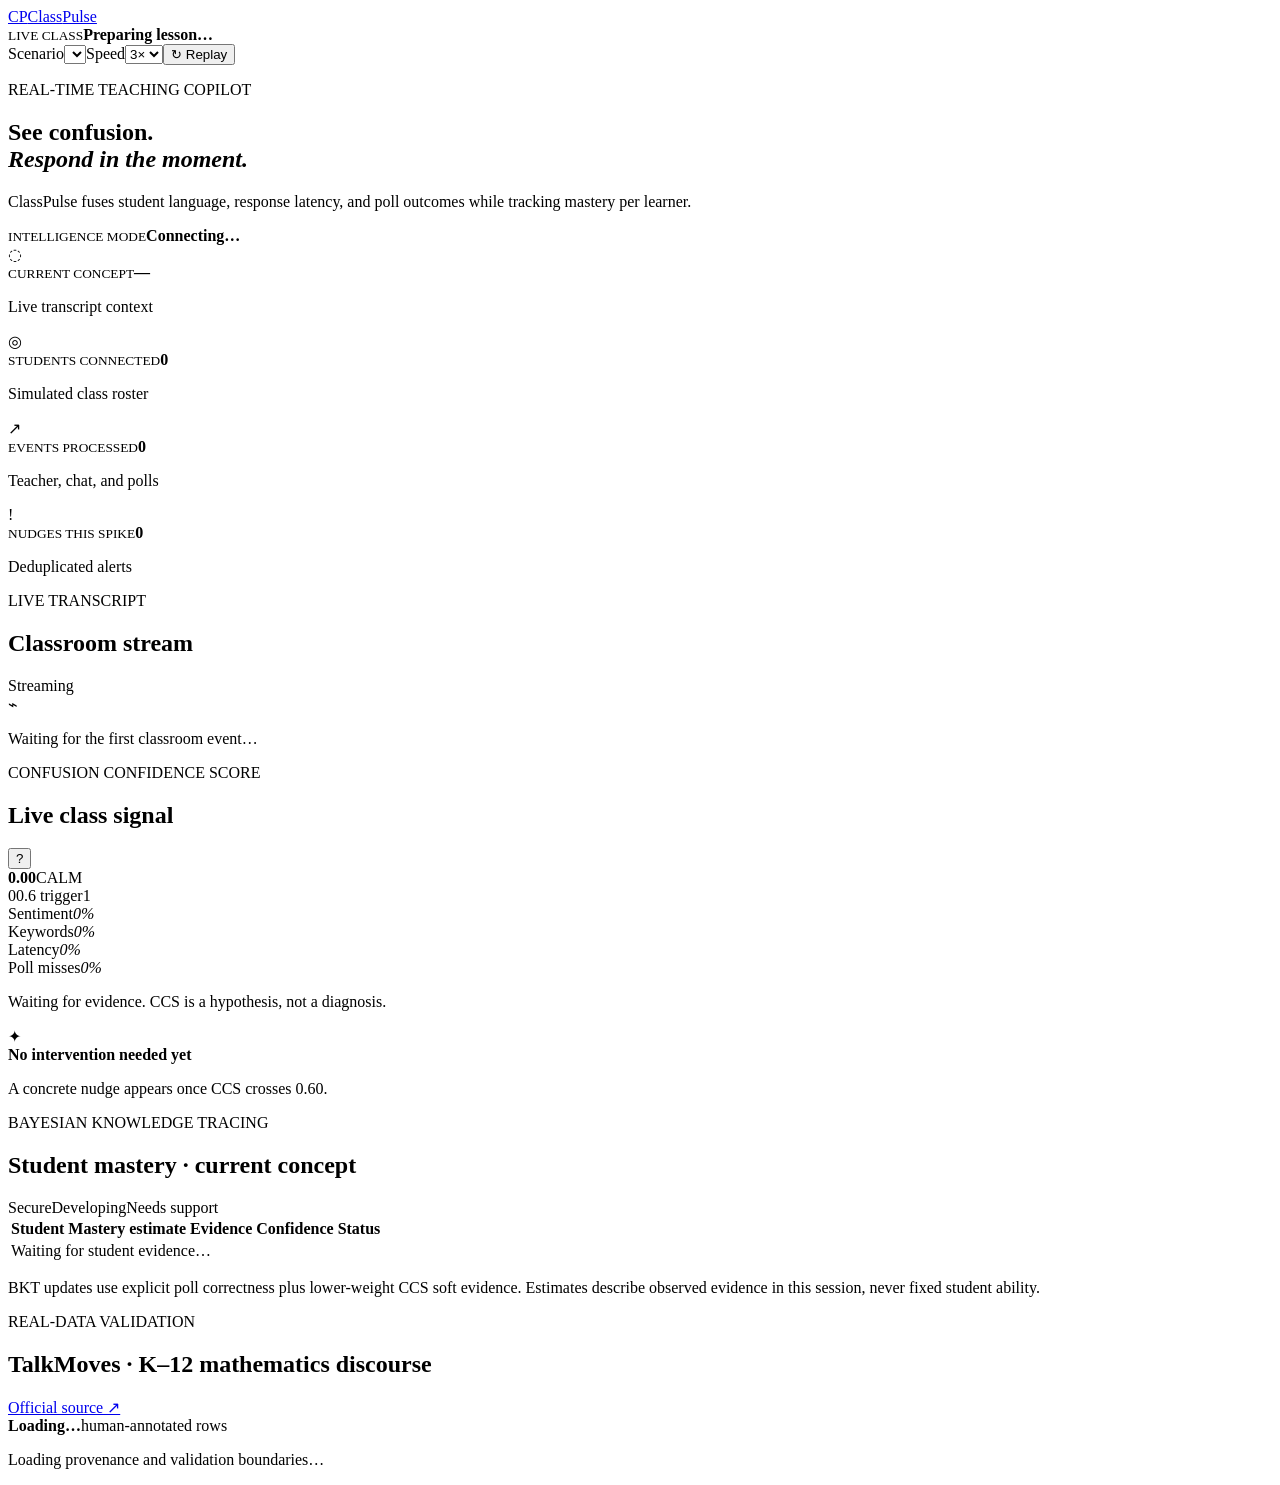
==== public/index.html @ 0dc3ec65 "validation: add real TalkMoves classroom discourse data" ====
<!doctype html>
<html lang="en">
<head>
  <meta charset="utf-8"><meta name="viewport" content="width=device-width,initial-scale=1">
  <meta name="description" content="ClassPulse live classroom confusion intelligence">
  <title>ClassPulse — Live Teaching Intelligence</title>
  <link rel="stylesheet" href="/static/styles.css">
</head>
<body>
  <header class="topbar">
    <a class="brand" href="/"><span class="brand-mark">CP</span><span>Class<span>Pulse</span></span></a>
    <div class="lesson-meta"><span class="live-dot"></span><div><small>LIVE CLASS</small><strong id="lessonTitle">Preparing lesson…</strong></div></div>
    <div class="controls"><label>Scenario<select id="lessonSelect" aria-label="Choose scripted class"></select></label><label>Speed<select id="speedSelect" aria-label="Playback speed"><option value="1">1×</option><option value="3" selected>3×</option><option value="8">8×</option></select></label><button id="restartButton">↻ Replay</button></div>
  </header>

  <main>
    <section class="hero">
      <div><p class="eyebrow">REAL-TIME TEACHING COPILOT</p><h1>See confusion.<br><em>Respond in the moment.</em></h1><p>ClassPulse fuses student language, response latency, and poll outcomes while tracking mastery per learner.</p></div>
      <div class="provider" id="providerBadge"><i></i><span><small>INTELLIGENCE MODE</small><strong>Connecting…</strong></span></div>
    </section>

    <section class="stats">
      <article><span class="stat-icon purple">◌</span><div><small>CURRENT CONCEPT</small><strong id="conceptName">—</strong><p>Live transcript context</p></div></article>
      <article><span class="stat-icon mint">◎</span><div><small>STUDENTS CONNECTED</small><strong id="studentCount">0</strong><p>Simulated class roster</p></div></article>
      <article><span class="stat-icon amber">↗</span><div><small>EVENTS PROCESSED</small><strong id="eventCount">0</strong><p>Teacher, chat, and polls</p></div></article>
      <article><span class="stat-icon coral">!</span><div><small>NUDGES THIS SPIKE</small><strong id="nudgeCount">0</strong><p>Deduplicated alerts</p></div></article>
    </section>

    <div class="live-grid">
      <section class="panel transcript-panel">
        <div class="panel-head"><div><p class="eyebrow">LIVE TRANSCRIPT</p><h2>Classroom stream</h2></div><span class="streaming"><i></i> Streaming</span></div>
        <div id="transcriptFeed" class="transcript-feed" aria-live="polite"><div class="empty"><span>⌁</span><p>Waiting for the first classroom event…</p></div></div>
      </section>

      <aside class="right-stack">
        <section class="panel ccs-panel">
          <div class="panel-head"><div><p class="eyebrow">CONFUSION CONFIDENCE SCORE</p><h2>Live class signal</h2></div><button class="info" title="Weighted sigmoid of sentiment, keywords, latency and poll misses">?</button></div>
          <div class="gauge-wrap"><div id="ccsGauge" class="gauge" style="--score:0deg"><div><strong id="ccsValue">0.00</strong><span id="ccsLabel">CALM</span></div></div><div class="gauge-scale"><span>0</span><span>0.6 trigger</span><span>1</span></div></div>
          <div class="signals" id="signalBars">
            <div><span>Sentiment</span><i><b id="sentimentBar"></b></i><em id="sentimentValue">0%</em></div>
            <div><span>Keywords</span><i><b id="keywordBar"></b></i><em id="keywordValue">0%</em></div>
            <div><span>Latency</span><i><b id="latencyBar"></b></i><em id="latencyValue">0%</em></div>
            <div><span>Poll misses</span><i><b id="pollBar"></b></i><em id="pollValue">0%</em></div>
          </div>
          <p class="limitation" id="ccsLimitation">Waiting for evidence. CCS is a hypothesis, not a diagnosis.</p>
        </section>

        <section id="nudgePanel" class="panel nudge-panel" aria-live="assertive">
          <div class="nudge-empty"><span>✦</span><div><strong>No intervention needed yet</strong><p>A concrete nudge appears once CCS crosses 0.60.</p></div></div>
        </section>
      </aside>
    </div>

    <section class="panel mastery-panel">
      <div class="panel-head"><div><p class="eyebrow">BAYESIAN KNOWLEDGE TRACING</p><h2>Student mastery · <span id="masteryConcept">current concept</span></h2></div><div class="legend"><span><i class="secure"></i>Secure</span><span><i class="developing"></i>Developing</span><span><i class="support"></i>Needs support</span></div></div>
      <div class="table-wrap"><table id="masteryTable"><thead><tr><th>Student</th><th>Mastery estimate</th><th>Evidence</th><th>Confidence</th><th>Status</th></tr></thead><tbody><tr><td colspan="5" class="waiting">Waiting for student evidence…</td></tr></tbody></table></div>
      <p class="model-note">BKT updates use explicit poll correctness plus lower-weight CCS soft evidence. Estimates describe observed evidence in this session, never fixed student ability.</p>
    </section>
    <section id="realDataPanel" class="panel real-data-panel">
      <div class="panel-head"><div><p class="eyebrow">REAL-DATA VALIDATION</p><h2>TalkMoves · K–12 mathematics discourse</h2></div><a href="https://github.com/SumnerLab/TalkMoves" target="_blank" rel="noopener">Official source ↗</a></div>
      <div id="realDataMetrics" class="real-metrics"><div><strong>Loading…</strong><span>human-annotated rows</span></div></div>
      <div id="realDataExamples" class="real-examples"></div>
      <p id="realDataLimit" class="model-note">Loading provenance and validation boundaries…</p>
    </section>
  </main>
  <div id="toast" class="toast" role="status"></div>
  <script src="/static/app.js"></script>
</body></html>
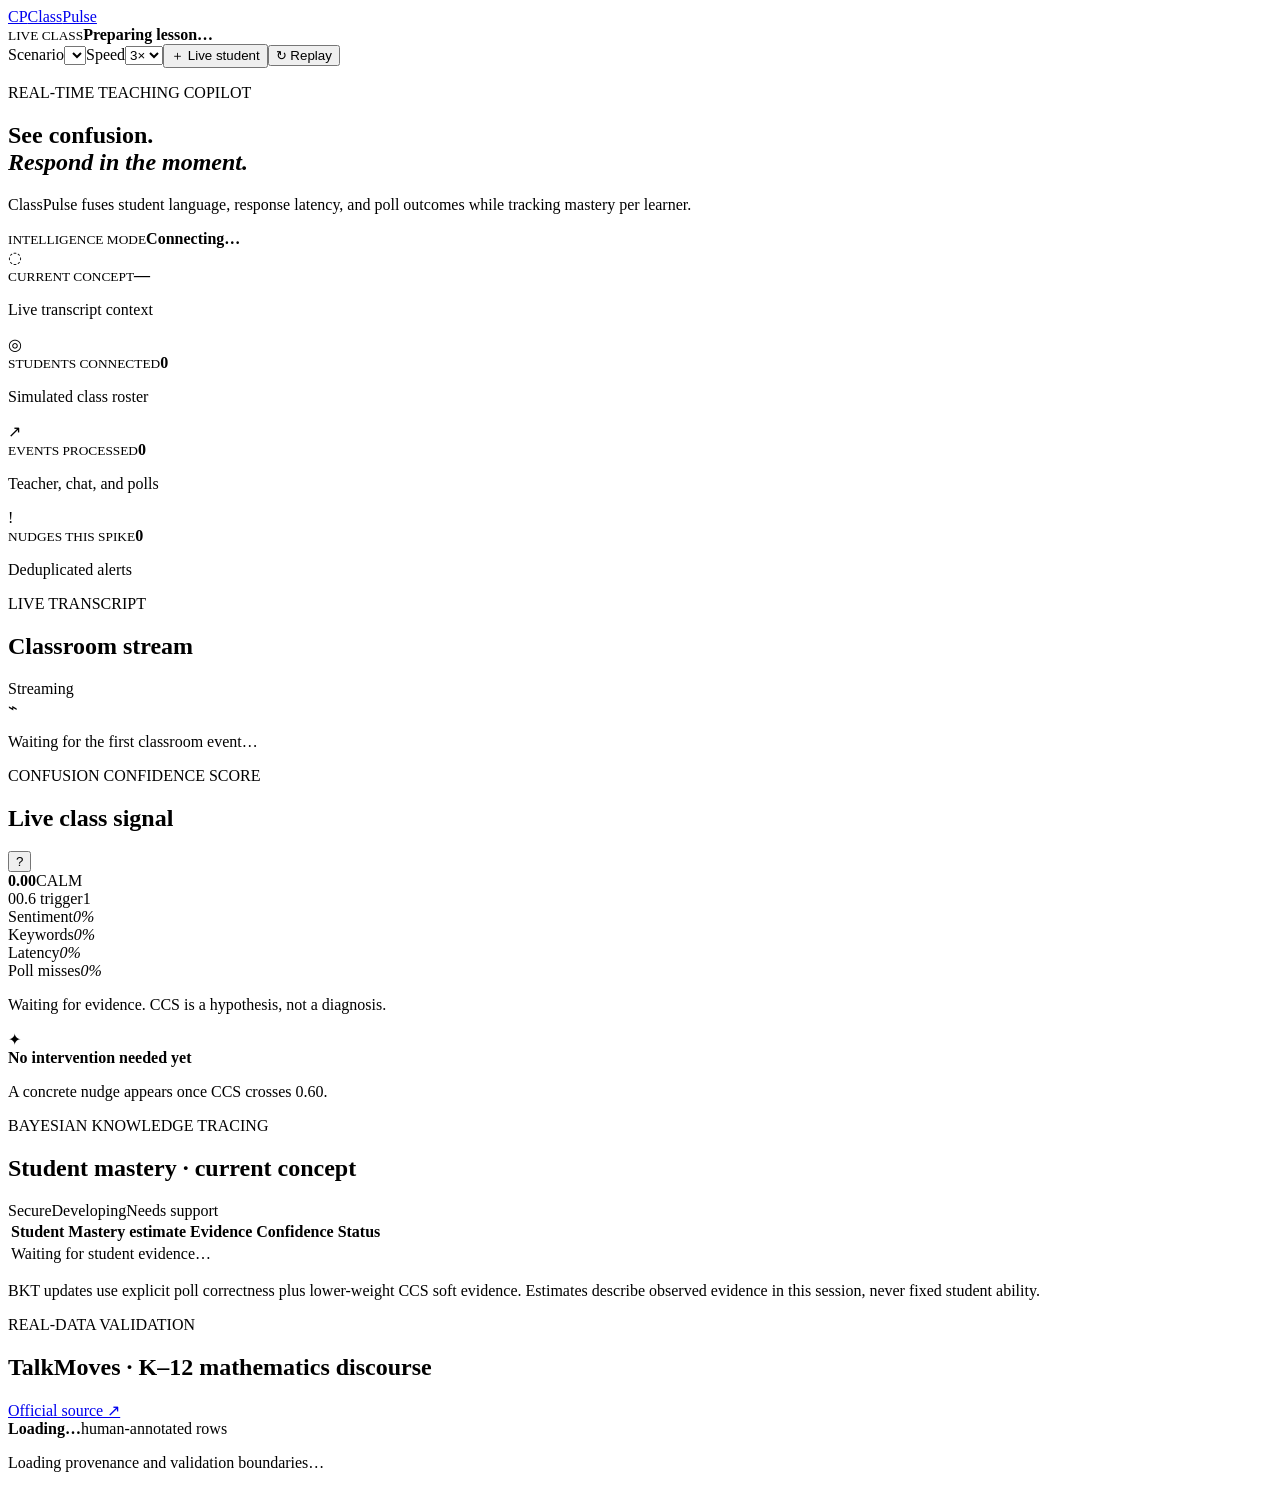
==== commit de3f39e8: "task 8: route live student input through shared CCS pipeline" ====
--- a/public/index.html
+++ b/public/index.html
@@ -10,13 +10,19 @@
   <header class="topbar">
     <a class="brand" href="/"><span class="brand-mark">CP</span><span>Class<span>Pulse</span></span></a>
     <div class="lesson-meta"><span class="live-dot"></span><div><small>LIVE CLASS</small><strong id="lessonTitle">Preparing lesson…</strong></div></div>
-    <div class="controls"><label>Scenario<select id="lessonSelect" aria-label="Choose scripted class"></select></label><label>Speed<select id="speedSelect" aria-label="Playback speed"><option value="1">1×</option><option value="3" selected>3×</option><option value="8">8×</option></select></label><button id="restartButton">↻ Replay</button></div>
+    <div class="controls"><label>Scenario<select id="lessonSelect" aria-label="Choose scripted class"></select></label><label>Speed<select id="speedSelect" aria-label="Playback speed"><option value="1">1×</option><option value="3" selected>3×</option><option value="8">8×</option></select></label><button id="liveInputToggle" class="input-toggle">＋ Live student</button><button id="restartButton">↻ Replay</button></div>
   </header>
 
   <main>
     <section class="hero">
       <div><p class="eyebrow">REAL-TIME TEACHING COPILOT</p><h1>See confusion.<br><em>Respond in the moment.</em></h1><p>ClassPulse fuses student language, response latency, and poll outcomes while tracking mastery per learner.</p></div>
       <div class="provider" id="providerBadge"><i></i><span><small>INTELLIGENCE MODE</small><strong>Connecting…</strong></span></div>
+    </section>
+    <section id="liveInputPanel" class="live-input-panel" hidden>
+      <div><p class="eyebrow">NON-SCRIPTED INPUT</p><strong>Type as a student</strong><span>Uses the exact same CCS/BKT pipeline. Live messages are visibly tagged.</span></div>
+      <input id="liveStudentId" aria-label="Live student name" maxlength="80" value="Guest Student" placeholder="Student name">
+      <input id="liveText" aria-label="Live student message" maxlength="1000" placeholder="I’m confused about…">
+      <button id="sendLiveInput">Send live</button>
     </section>
 
     <section class="stats">
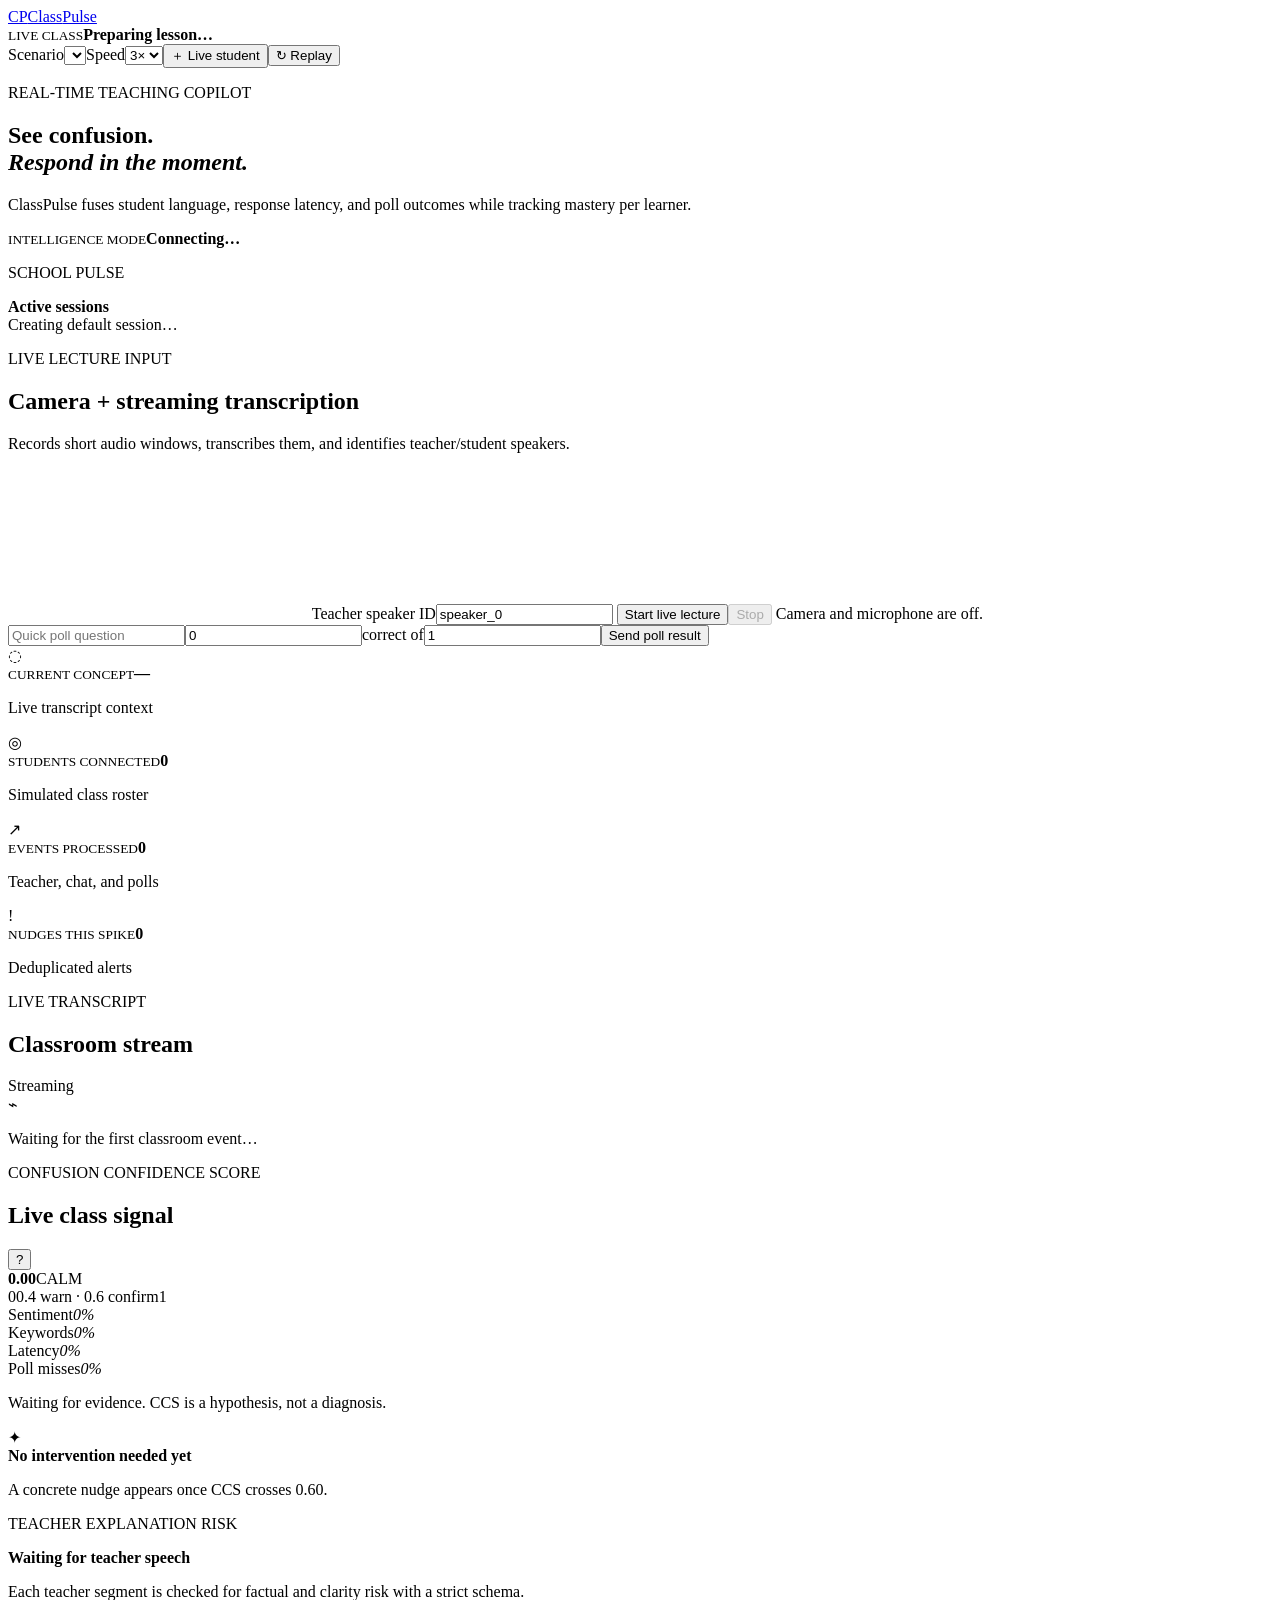
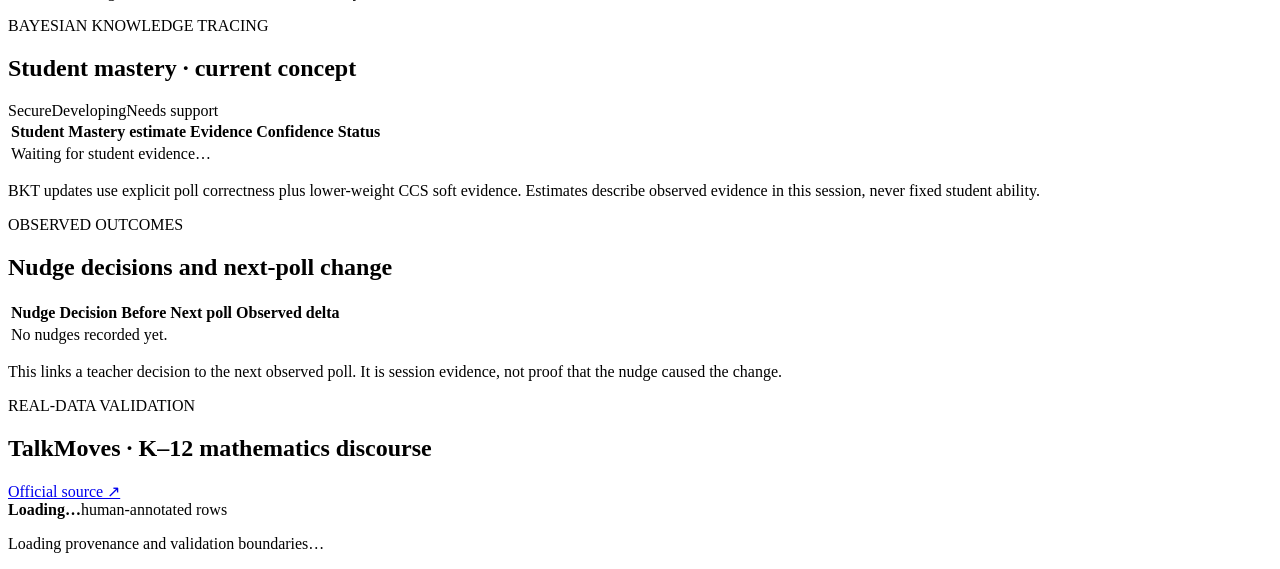
==== commit eba45ed9: "feat: accept live polls for nudge outcomes" ====
--- a/public/index.html
+++ b/public/index.html
@@ -5,6 +5,7 @@
   <meta name="description" content="ClassPulse live classroom confusion intelligence">
   <title>ClassPulse — Live Teaching Intelligence</title>
   <link rel="stylesheet" href="/static/styles.css">
+  <link rel="stylesheet" href="/static/live.css">
 </head>
 <body>
   <header class="topbar">
@@ -25,6 +26,17 @@
       <button id="sendLiveInput">Send live</button>
     </section>
 
+    <section class="active-sessions-strip"><div><p class="eyebrow">SCHOOL PULSE</p><strong>Active sessions</strong></div><div id="activeSessions" class="session-cards"><span>Creating default session…</span></div></section>
+
+    <section class="live-studio panel">
+      <div><p class="eyebrow">LIVE LECTURE INPUT</p><h2>Camera + streaming transcription</h2><p>Records short audio windows, transcribes them, and identifies teacher/student speakers.</p></div>
+      <video id="lecturePreview" muted autoplay playsinline></video>
+      <label>Teacher speaker ID<input id="teacherSpeaker" value="speaker_0" aria-label="Teacher speaker ID"></label>
+      <button id="startLecture">Start live lecture</button><button id="stopLecture" disabled>Stop</button>
+      <span id="captureStatus">Camera and microphone are off.</span>
+      <div class="live-poll"><input id="pollQuestion" placeholder="Quick poll question"><input id="pollCorrect" type="number" min="0" value="0" aria-label="Correct responses"><span>correct of</span><input id="pollTotal" type="number" min="1" value="1" aria-label="Total responses"><button id="sendPoll">Send poll result</button></div>
+    </section>
+
     <section class="stats">
       <article><span class="stat-icon purple">◌</span><div><small>CURRENT CONCEPT</small><strong id="conceptName">—</strong><p>Live transcript context</p></div></article>
       <article><span class="stat-icon mint">◎</span><div><small>STUDENTS CONNECTED</small><strong id="studentCount">0</strong><p>Simulated class roster</p></div></article>
@@ -41,7 +53,7 @@
       <aside class="right-stack">
         <section class="panel ccs-panel">
           <div class="panel-head"><div><p class="eyebrow">CONFUSION CONFIDENCE SCORE</p><h2>Live class signal</h2></div><button class="info" title="Weighted sigmoid of sentiment, keywords, latency and poll misses">?</button></div>
-          <div class="gauge-wrap"><div id="ccsGauge" class="gauge" style="--score:0deg"><div><strong id="ccsValue">0.00</strong><span id="ccsLabel">CALM</span></div></div><div class="gauge-scale"><span>0</span><span>0.6 trigger</span><span>1</span></div></div>
+          <div class="gauge-wrap"><div id="ccsGauge" class="gauge" style="--score:0deg"><div><strong id="ccsValue">0.00</strong><span id="ccsLabel">CALM</span></div></div><div class="gauge-scale"><span>0</span><span>0.4 warn · 0.6 confirm</span><span>1</span></div></div>
           <div class="signals" id="signalBars">
             <div><span>Sentiment</span><i><b id="sentimentBar"></b></i><em id="sentimentValue">0%</em></div>
             <div><span>Keywords</span><i><b id="keywordBar"></b></i><em id="keywordValue">0%</em></div>
@@ -54,6 +66,7 @@
         <section id="nudgePanel" class="panel nudge-panel" aria-live="assertive">
           <div class="nudge-empty"><span>✦</span><div><strong>No intervention needed yet</strong><p>A concrete nudge appears once CCS crosses 0.60.</p></div></div>
         </section>
+        <section id="explanationRisk" class="panel risk-panel" aria-live="polite"><p class="eyebrow">TEACHER EXPLANATION RISK</p><strong>Waiting for teacher speech</strong><p>Each teacher segment is checked for factual and clarity risk with a strict schema.</p></section>
       </aside>
     </div>
 
@@ -61,6 +74,11 @@
       <div class="panel-head"><div><p class="eyebrow">BAYESIAN KNOWLEDGE TRACING</p><h2>Student mastery · <span id="masteryConcept">current concept</span></h2></div><div class="legend"><span><i class="secure"></i>Secure</span><span><i class="developing"></i>Developing</span><span><i class="support"></i>Needs support</span></div></div>
       <div class="table-wrap"><table id="masteryTable"><thead><tr><th>Student</th><th>Mastery estimate</th><th>Evidence</th><th>Confidence</th><th>Status</th></tr></thead><tbody><tr><td colspan="5" class="waiting">Waiting for student evidence…</td></tr></tbody></table></div>
       <p class="model-note">BKT updates use explicit poll correctness plus lower-weight CCS soft evidence. Estimates describe observed evidence in this session, never fixed student ability.</p>
+    </section>
+    <section class="panel outcome-panel">
+      <div class="panel-head"><div><p class="eyebrow">OBSERVED OUTCOMES</p><h2>Nudge decisions and next-poll change</h2></div></div>
+      <div class="table-wrap"><table id="outcomeTable"><thead><tr><th>Nudge</th><th>Decision</th><th>Before</th><th>Next poll</th><th>Observed delta</th></tr></thead><tbody><tr><td colspan="5" class="waiting">No nudges recorded yet.</td></tr></tbody></table></div>
+      <p class="model-note">This links a teacher decision to the next observed poll. It is session evidence, not proof that the nudge caused the change.</p>
     </section>
     <section id="realDataPanel" class="panel real-data-panel">
       <div class="panel-head"><div><p class="eyebrow">REAL-DATA VALIDATION</p><h2>TalkMoves · K–12 mathematics discourse</h2></div><a href="https://github.com/SumnerLab/TalkMoves" target="_blank" rel="noopener">Official source ↗</a></div>
@@ -71,4 +89,5 @@
   </main>
   <div id="toast" class="toast" role="status"></div>
   <script src="/static/app.js"></script>
+  <script src="/static/live.js"></script>
 </body></html>
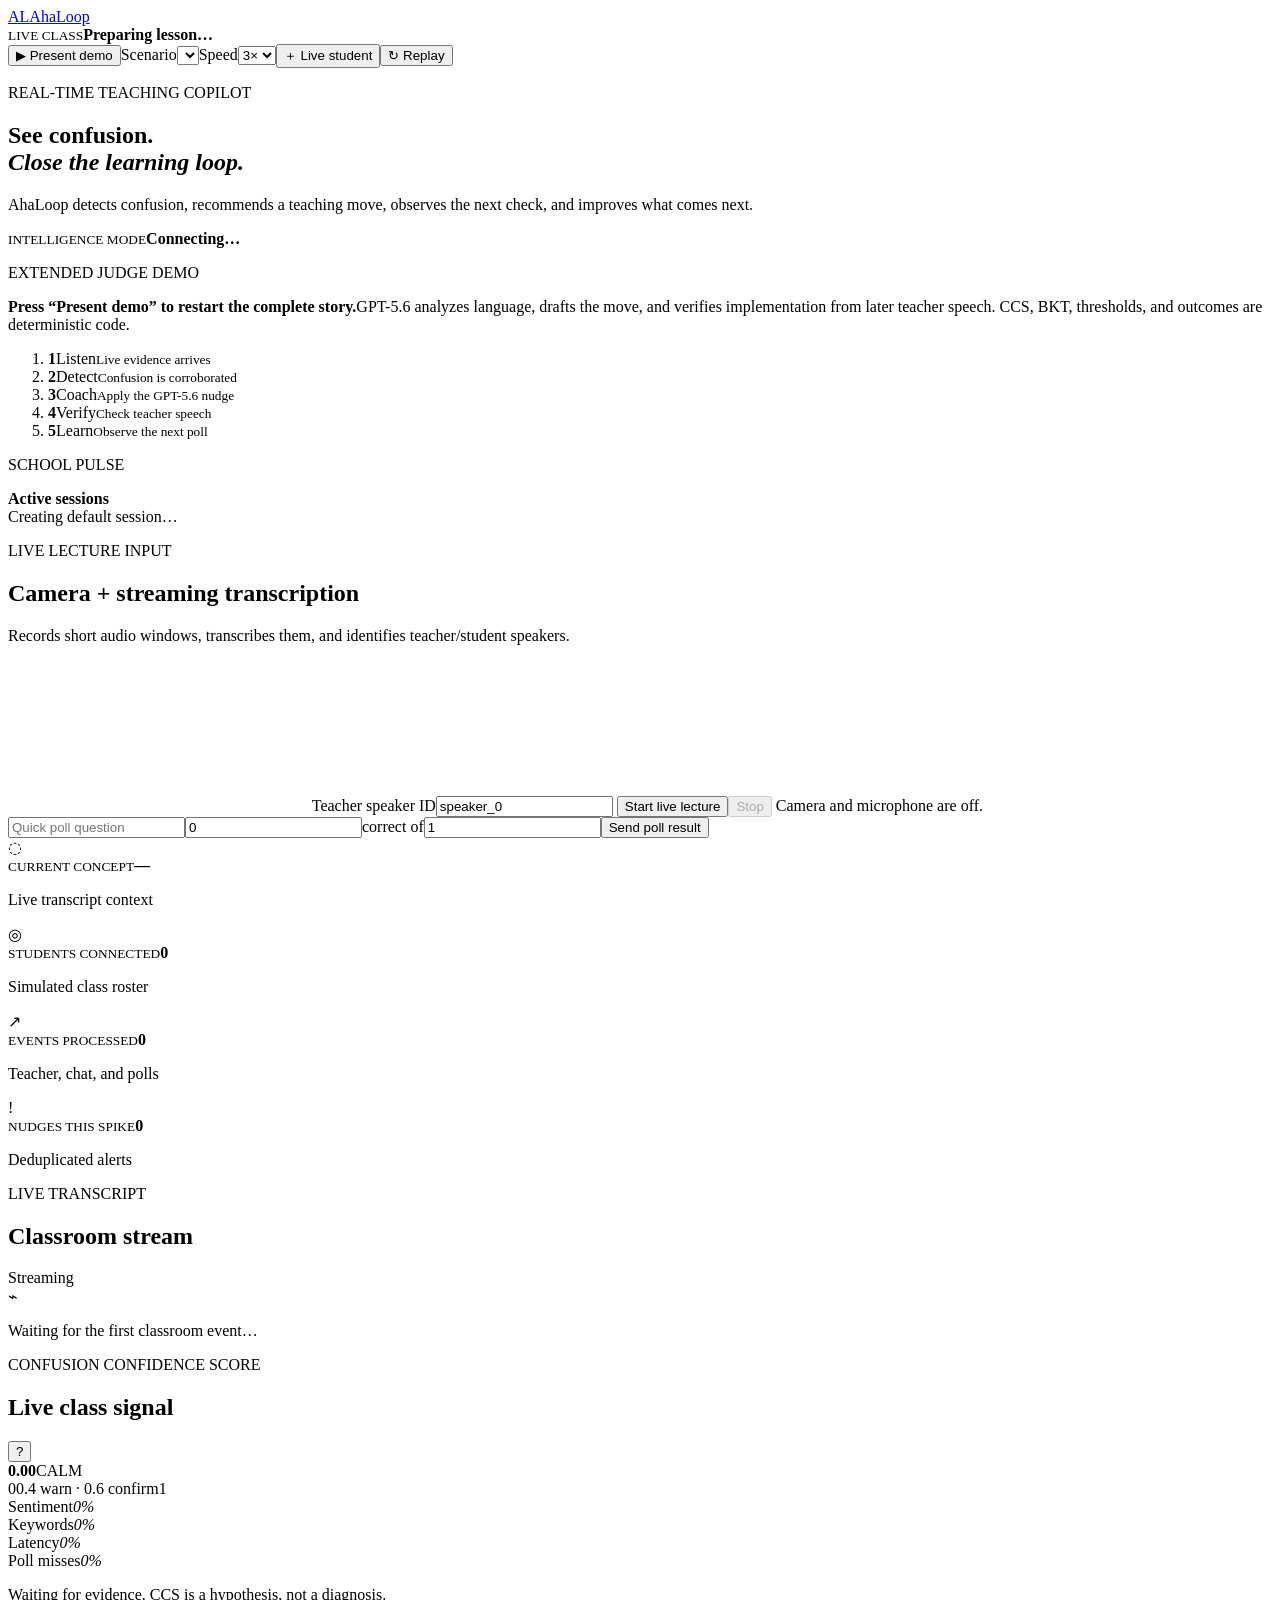
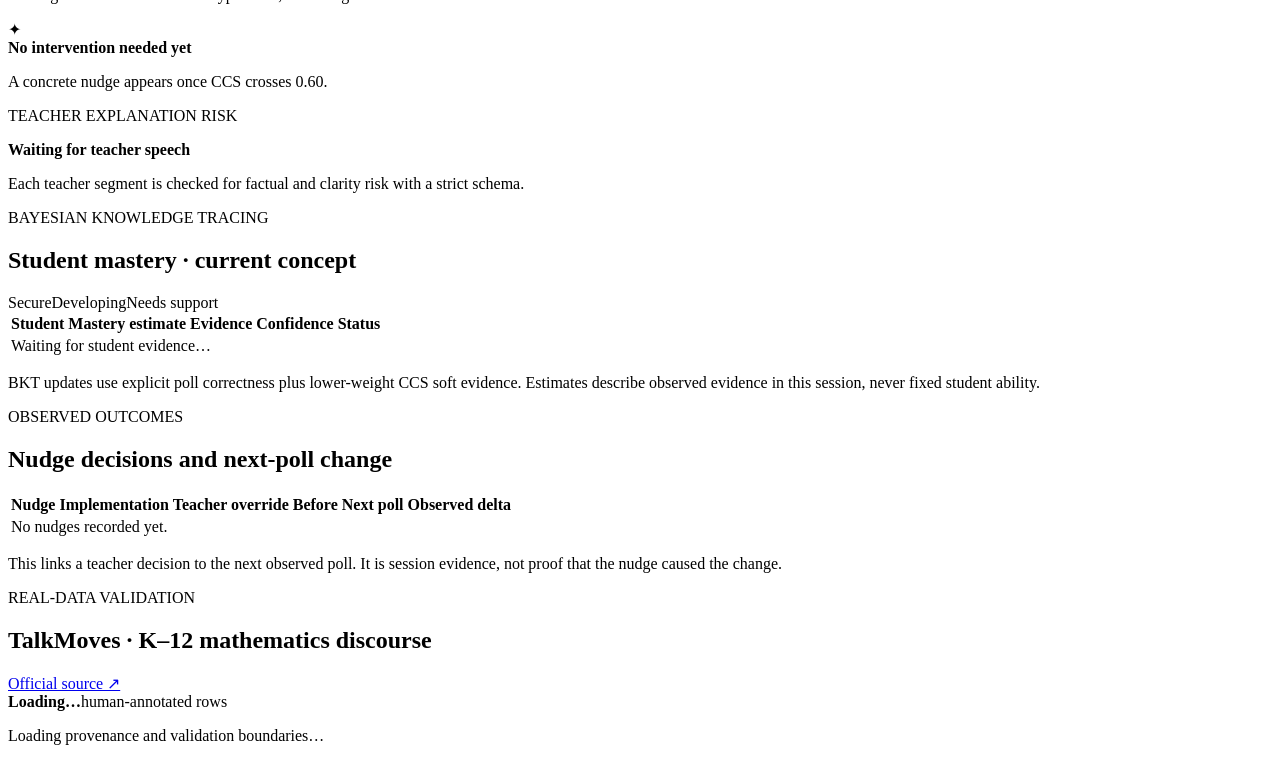
==== commit a147a276: "feat: verify nudge implementation from teacher speech" ====
--- a/public/index.html
+++ b/public/index.html
@@ -2,22 +2,32 @@
 <html lang="en">
 <head>
   <meta charset="utf-8"><meta name="viewport" content="width=device-width,initial-scale=1">
-  <meta name="description" content="ClassPulse live classroom confusion intelligence">
-  <title>ClassPulse — Live Teaching Intelligence</title>
+  <meta name="description" content="AhaLoop live classroom learning intelligence">
+  <title>AhaLoop — Live Teaching Intelligence</title>
   <link rel="stylesheet" href="/static/styles.css">
   <link rel="stylesheet" href="/static/live.css">
 </head>
 <body>
   <header class="topbar">
-    <a class="brand" href="/"><span class="brand-mark">CP</span><span>Class<span>Pulse</span></span></a>
+    <a class="brand" href="/"><span class="brand-mark">AL</span><span>Aha<span>Loop</span></span></a>
     <div class="lesson-meta"><span class="live-dot"></span><div><small>LIVE CLASS</small><strong id="lessonTitle">Preparing lesson…</strong></div></div>
-    <div class="controls"><label>Scenario<select id="lessonSelect" aria-label="Choose scripted class"></select></label><label>Speed<select id="speedSelect" aria-label="Playback speed"><option value="1">1×</option><option value="3" selected>3×</option><option value="8">8×</option></select></label><button id="liveInputToggle" class="input-toggle">＋ Live student</button><button id="restartButton">↻ Replay</button></div>
+    <div class="controls"><button id="presentDemo" class="present-button">▶ Present demo</button><label>Scenario<select id="lessonSelect" aria-label="Choose scripted class"></select></label><label>Speed<select id="speedSelect" aria-label="Playback speed"><option value="1">1×</option><option value="3" selected>3×</option><option value="8">8×</option></select></label><button id="liveInputToggle" class="input-toggle">＋ Live student</button><button id="restartButton">↻ Replay</button></div>
   </header>
 
   <main>
     <section class="hero">
-      <div><p class="eyebrow">REAL-TIME TEACHING COPILOT</p><h1>See confusion.<br><em>Respond in the moment.</em></h1><p>ClassPulse fuses student language, response latency, and poll outcomes while tracking mastery per learner.</p></div>
+      <div><p class="eyebrow">REAL-TIME TEACHING COPILOT</p><h1>See confusion.<br><em>Close the learning loop.</em></h1><p>AhaLoop detects confusion, recommends a teaching move, observes the next check, and improves what comes next.</p></div>
       <div class="provider" id="providerBadge"><i></i><span><small>INTELLIGENCE MODE</small><strong>Connecting…</strong></span></div>
+    </section>
+    <section id="demoGuide" class="demo-guide" aria-live="polite">
+      <div class="demo-guide-copy"><p class="eyebrow">EXTENDED JUDGE DEMO</p><strong id="demoPrompt">Press “Present demo” to restart the complete story.</strong><span>GPT-5.6 analyzes language, drafts the move, and verifies implementation from later teacher speech. CCS, BKT, thresholds, and outcomes are deterministic code.</span></div>
+      <ol>
+        <li data-demo-step="1"><b>1</b><span>Listen<small>Live evidence arrives</small></span></li>
+        <li data-demo-step="2"><b>2</b><span>Detect<small>Confusion is corroborated</small></span></li>
+        <li data-demo-step="3"><b>3</b><span>Coach<small>Apply the GPT-5.6 nudge</small></span></li>
+        <li data-demo-step="4"><b>4</b><span>Verify<small>Check teacher speech</small></span></li>
+        <li data-demo-step="5"><b>5</b><span>Learn<small>Observe the next poll</small></span></li>
+      </ol>
     </section>
     <section id="liveInputPanel" class="live-input-panel" hidden>
       <div><p class="eyebrow">NON-SCRIPTED INPUT</p><strong>Type as a student</strong><span>Uses the exact same CCS/BKT pipeline. Live messages are visibly tagged.</span></div>
@@ -77,7 +87,7 @@
     </section>
     <section class="panel outcome-panel">
       <div class="panel-head"><div><p class="eyebrow">OBSERVED OUTCOMES</p><h2>Nudge decisions and next-poll change</h2></div></div>
-      <div class="table-wrap"><table id="outcomeTable"><thead><tr><th>Nudge</th><th>Decision</th><th>Before</th><th>Next poll</th><th>Observed delta</th></tr></thead><tbody><tr><td colspan="5" class="waiting">No nudges recorded yet.</td></tr></tbody></table></div>
+      <div class="table-wrap"><table id="outcomeTable"><thead><tr><th>Nudge</th><th>Implementation</th><th>Teacher override</th><th>Before</th><th>Next poll</th><th>Observed delta</th></tr></thead><tbody><tr><td colspan="6" class="waiting">No nudges recorded yet.</td></tr></tbody></table></div>
       <p class="model-note">This links a teacher decision to the next observed poll. It is session evidence, not proof that the nudge caused the change.</p>
     </section>
     <section id="realDataPanel" class="panel real-data-panel">
